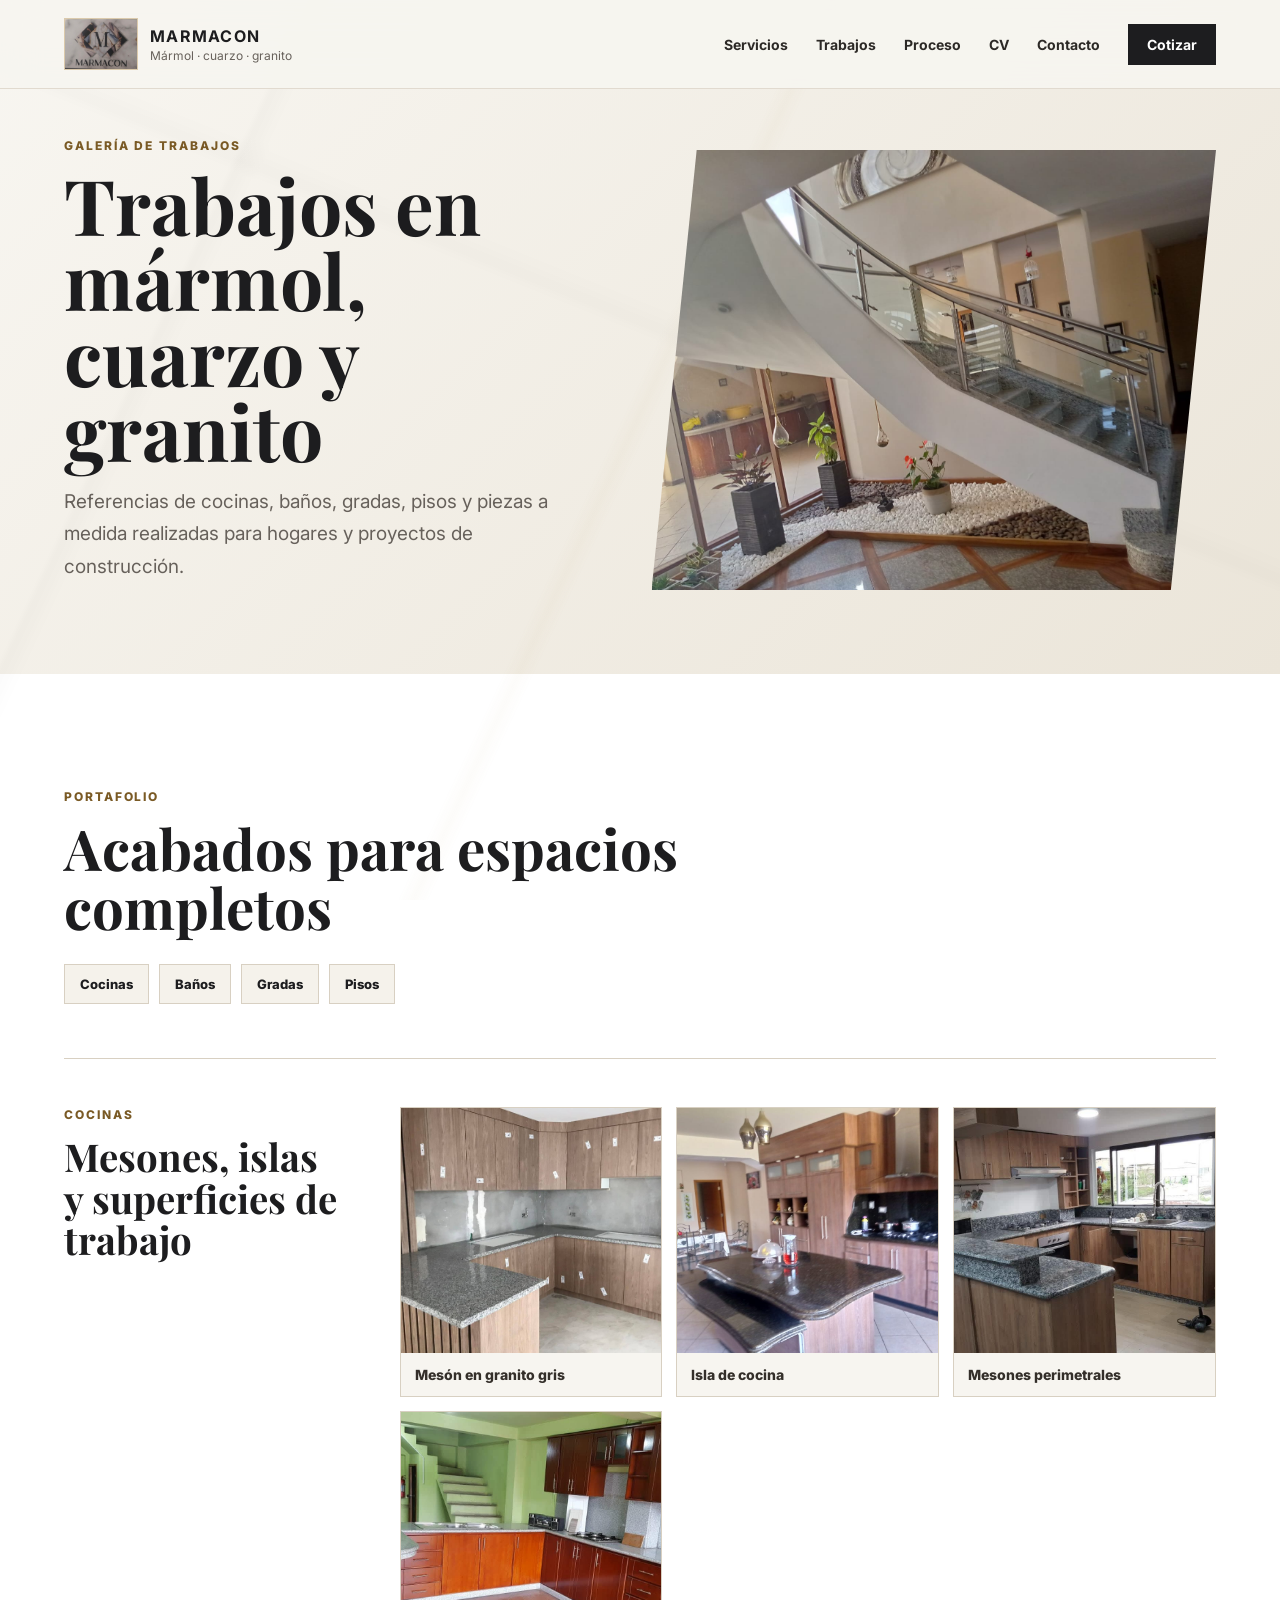
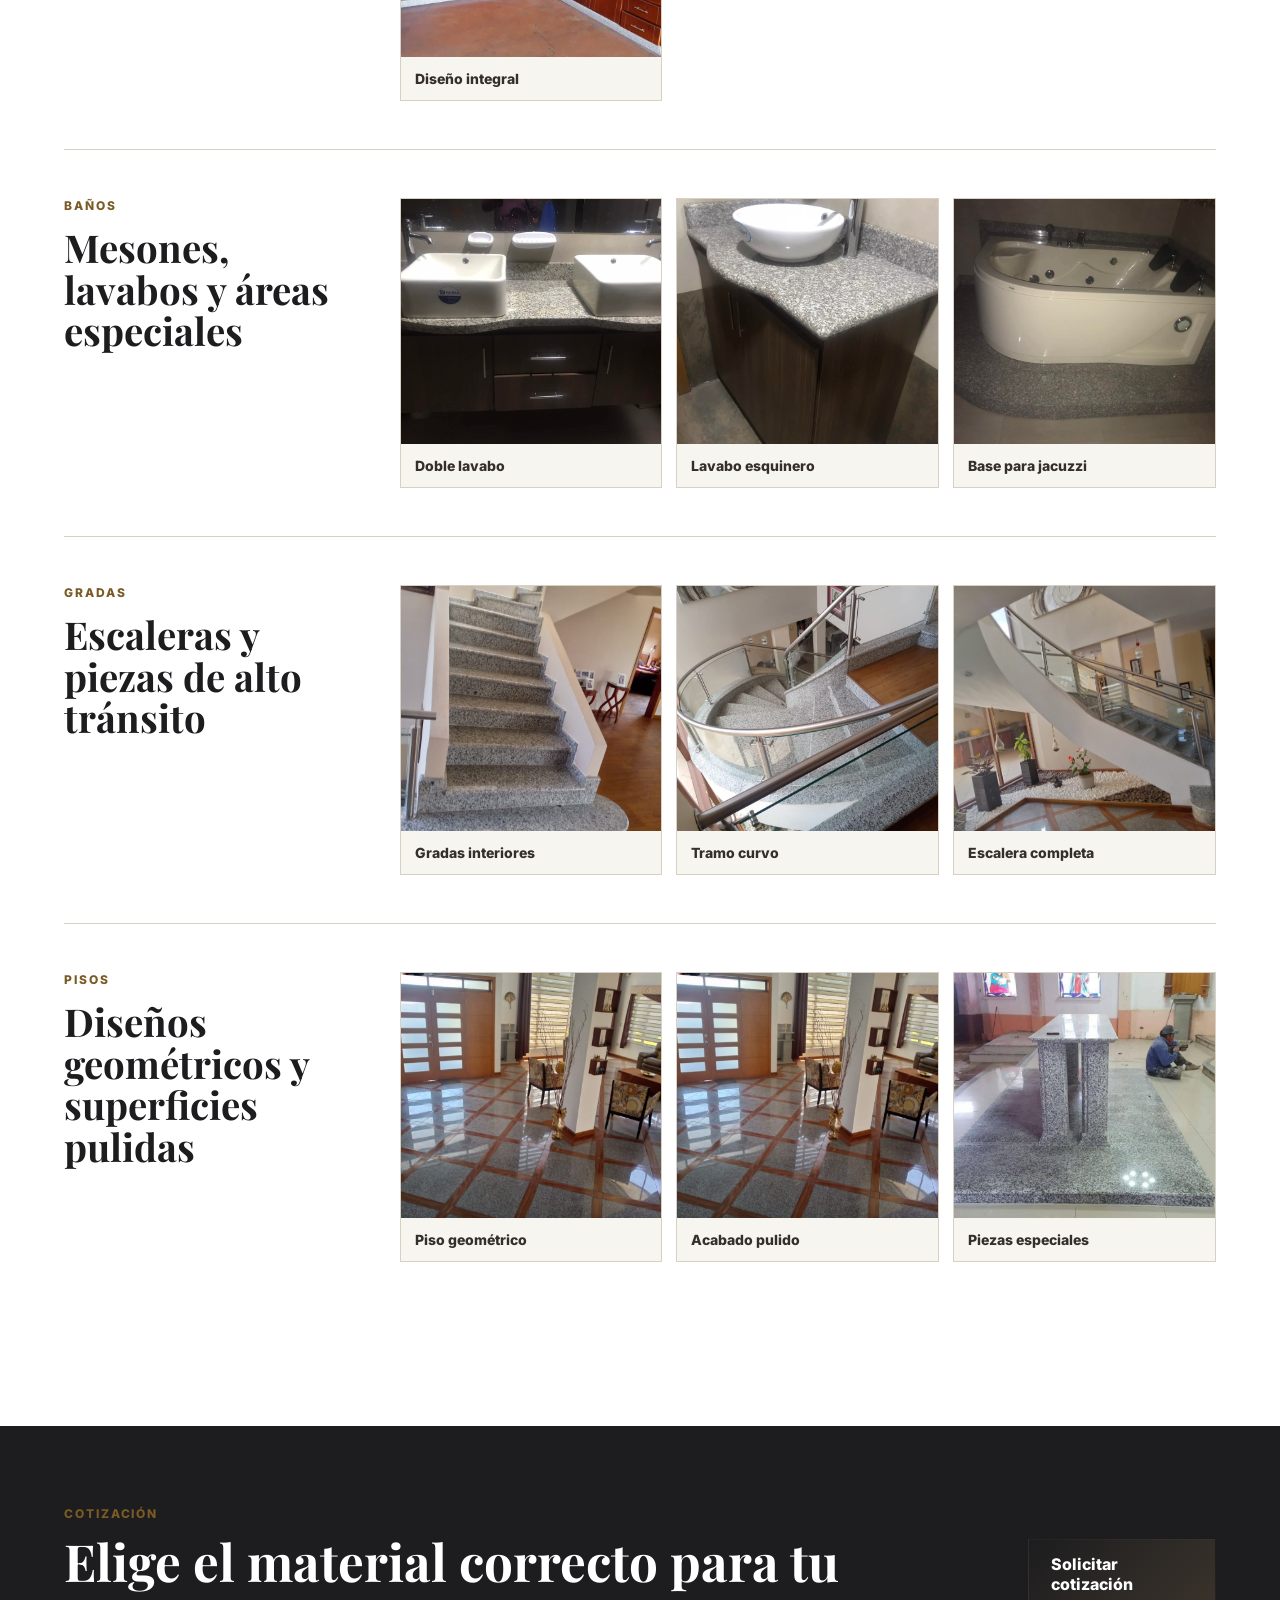
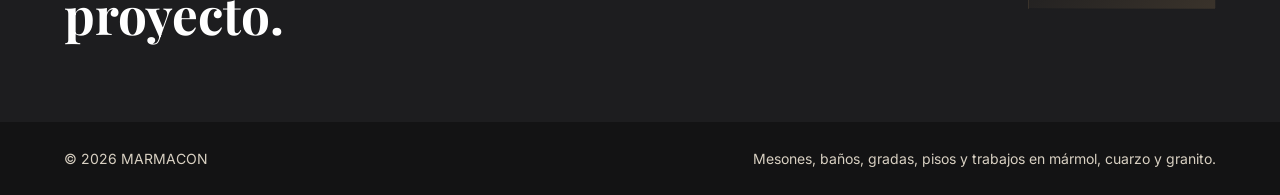
==== trabajos.html @ e40b33c2 "Publicar sitio Marmacon" ====
<!DOCTYPE html>
<html lang="es">
  <head>
    <meta charset="UTF-8" />
    <meta name="viewport" content="width=device-width, initial-scale=1.0" />
    <meta
      name="description"
      content="Galería de trabajos MARMACON en mármol, cuarzo y granito: cocinas, baños, gradas, pisos y mesones."
    />
    <title>Trabajos | MARMACON</title>
    <link rel="preconnect" href="https://fonts.googleapis.com" />
    <link rel="preconnect" href="https://fonts.gstatic.com" crossorigin />
    <link
      href="https://fonts.googleapis.com/css2?family=Inter:wght@400;500;600;700;800&family=Playfair+Display:wght@600;700&display=swap"
      rel="stylesheet"
    />
    <link rel="stylesheet" href="styles.css" />
  </head>
  <body>
    <header class="site-header" data-header>
      <a class="brand" href="index.html#inicio" aria-label="Ir al inicio">
        <img class="brand-logo" src="assets/logo-marmacon.png" alt="MARMACON" />
        <span>
          <strong>MARMACON</strong>
          <small>Mármol · cuarzo · granito</small>
        </span>
      </a>

      <button class="menu-button" type="button" aria-label="Abrir menú" data-menu-button>
        <span></span>
        <span></span>
        <span></span>
      </button>

      <nav class="main-nav" data-nav aria-label="Navegación principal">
        <a href="index.html#servicios">Servicios</a>
        <a href="trabajos.html">Trabajos</a>
        <a href="index.html#proceso">Proceso</a>
        <a href="index.html#talento">CV</a>
        <a href="index.html#contacto">Contacto</a>
        <a class="nav-cta" href="https://wa.me/593999035346" target="_blank" rel="noreferrer">
          Cotizar
        </a>
      </nav>
    </header>

    <main>
      <section class="page-hero">
        <div>
          <p class="eyebrow">Galería de trabajos</p>
          <h1>Trabajos en mármol, cuarzo y granito</h1>
          <p>
            Referencias de cocinas, baños, gradas, pisos y piezas a medida realizadas
            para hogares y proyectos de construcción.
          </p>
        </div>
        <img src="assets/escalera-curva-granito.jpeg" alt="Escalera curva con acabado en granito" />
      </section>

      <section class="portfolio-section" aria-labelledby="portfolio-title">
        <div class="section-heading">
          <p class="eyebrow">Portafolio</p>
          <h2 id="portfolio-title">Acabados para espacios completos</h2>
        </div>

        <div class="portfolio-filters" aria-label="Categorías de trabajo">
          <a href="#cocinas">Cocinas</a>
          <a href="#banos">Baños</a>
          <a href="#gradas">Gradas</a>
          <a href="#pisos">Pisos</a>
        </div>

        <div class="portfolio-group" id="cocinas">
          <div>
            <p class="eyebrow">Cocinas</p>
            <h3>Mesones, islas y superficies de trabajo</h3>
          </div>
          <div class="portfolio-grid">
            <figure>
              <img src="assets/cocina-madera-gris.jpeg" alt="Cocina en madera con mesón gris" />
              <figcaption>Mesón en granito gris</figcaption>
            </figure>
            <figure>
              <img src="assets/cocina-isla-negra.jpeg" alt="Cocina con isla negra y muebles de madera" />
              <figcaption>Isla de cocina</figcaption>
            </figure>
            <figure>
              <img src="assets/cocina-mesones-gris.jpeg" alt="Cocina con mesones grises" />
              <figcaption>Mesones perimetrales</figcaption>
            </figure>
            <figure>
              <img src="assets/cocina-roja-amplia.jpeg" alt="Cocina amplia con mesones" />
              <figcaption>Diseño integral</figcaption>
            </figure>
          </div>
        </div>

        <div class="portfolio-group" id="banos">
          <div>
            <p class="eyebrow">Baños</p>
            <h3>Mesones, lavabos y áreas especiales</h3>
          </div>
          <div class="portfolio-grid">
            <figure>
              <img src="assets/bano-doble-lavabo.jpeg" alt="Baño con doble lavabo y mesón de granito" />
              <figcaption>Doble lavabo</figcaption>
            </figure>
            <figure>
              <img src="assets/lavabo-esquinero.jpeg" alt="Lavabo esquinero con mesón de piedra" />
              <figcaption>Lavabo esquinero</figcaption>
            </figure>
            <figure>
              <img src="assets/bano-jacuzzi-marmol.jpeg" alt="Jacuzzi con base de piedra" />
              <figcaption>Base para jacuzzi</figcaption>
            </figure>
          </div>
        </div>

        <div class="portfolio-group" id="gradas">
          <div>
            <p class="eyebrow">Gradas</p>
            <h3>Escaleras y piezas de alto tránsito</h3>
          </div>
          <div class="portfolio-grid">
            <figure>
              <img src="assets/gradas-granito-interior.jpeg" alt="Gradas interiores con acabado de granito" />
              <figcaption>Gradas interiores</figcaption>
            </figure>
            <figure>
              <img src="assets/gradas-curvas-granito.jpeg" alt="Gradas curvas con barandal" />
              <figcaption>Tramo curvo</figcaption>
            </figure>
            <figure>
              <img src="assets/escalera-curva-granito.jpeg" alt="Escalera curva con base de granito" />
              <figcaption>Escalera completa</figcaption>
            </figure>
          </div>
        </div>

        <div class="portfolio-group" id="pisos">
          <div>
            <p class="eyebrow">Pisos</p>
            <h3>Diseños geométricos y superficies pulidas</h3>
          </div>
          <div class="portfolio-grid">
            <figure>
              <img src="assets/piso-granito-salon.jpeg" alt="Piso interior con diseño geométrico" />
              <figcaption>Piso geométrico</figcaption>
            </figure>
            <figure>
              <img src="assets/piso-granito-salon-2.jpeg" alt="Piso brillante en granito" />
              <figcaption>Acabado pulido</figcaption>
            </figure>
            <figure>
              <img src="assets/meson-isla-gris.jpeg" alt="Instalación con pieza central de granito" />
              <figcaption>Piezas especiales</figcaption>
            </figure>
          </div>
        </div>
      </section>

      <section class="cta-band">
        <div>
          <p class="eyebrow">Cotización</p>
          <h2>Elige el material correcto para tu proyecto.</h2>
        </div>
        <a class="button button-primary" href="https://wa.me/593999035346" target="_blank" rel="noreferrer">
          Solicitar cotización
        </a>
      </section>
    </main>

    <footer class="site-footer">
      <span>© <span data-year></span> MARMACON</span>
      <span>Mesones, baños, gradas, pisos y trabajos en mármol, cuarzo y granito.</span>
    </footer>

    <script src="script.js"></script>
  </body>
</html>
---- styles.css ----
:root {
  --ink: #1d1d1f;
  --muted: #67615b;
  --paper: #f7f5f0;
  --stone: #ebe7df;
  --line: #d8d0c2;
  --gold: #b08a48;
  --gold-dark: #7a5a25;
  --white: #ffffff;
  --shadow: 0 22px 55px rgba(29, 29, 31, 0.16);
}

* {
  box-sizing: border-box;
}

html {
  scroll-behavior: smooth;
}

body {
  margin: 0;
  color: var(--ink);
  font-family: "Inter", Arial, sans-serif;
  background:
    linear-gradient(135deg, rgba(255, 255, 255, 0.92), rgba(247, 245, 240, 0.95)),
    radial-gradient(circle at 18% 15%, rgba(176, 138, 72, 0.12), transparent 34%),
    var(--paper);
}

body::before {
  content: "";
  position: fixed;
  inset: 0;
  pointer-events: none;
  opacity: 0.38;
  background-image:
    linear-gradient(115deg, transparent 0 18%, rgba(29, 29, 31, 0.05) 18.5%, transparent 20% 48%, rgba(176, 138, 72, 0.08) 49%, transparent 50%),
    linear-gradient(22deg, transparent 0 58%, rgba(29, 29, 31, 0.04) 59%, transparent 61%);
}

a {
  color: inherit;
  text-decoration: none;
}

img {
  display: block;
  max-width: 100%;
}

.site-header {
  position: fixed;
  z-index: 20;
  top: 0;
  left: 0;
  right: 0;
  display: flex;
  align-items: center;
  justify-content: space-between;
  gap: 24px;
  padding: 18px clamp(20px, 5vw, 72px);
  background: rgba(247, 245, 240, 0.9);
  border-bottom: 1px solid rgba(216, 208, 194, 0.72);
  backdrop-filter: blur(18px);
}

.brand {
  display: inline-flex;
  align-items: center;
  gap: 12px;
  min-width: 0;
}

.brand-logo {
  width: 74px;
  height: 52px;
  object-fit: cover;
  object-position: center 46%;
  background: var(--white);
  border: 1px solid rgba(176, 138, 72, 0.45);
}

.brand strong,
.brand small {
  display: block;
}

.brand strong {
  letter-spacing: 0.08em;
}

.brand small {
  margin-top: 2px;
  color: var(--muted);
  font-size: 12px;
}

.main-nav {
  display: flex;
  align-items: center;
  gap: 28px;
  color: #2c2926;
  font-size: 14px;
  font-weight: 700;
}

.main-nav a {
  transition: color 180ms ease, border-color 180ms ease, background 180ms ease;
}

.main-nav a:hover {
  color: var(--gold-dark);
}

.nav-cta {
  padding: 11px 18px;
  color: var(--white);
  background: var(--ink);
  border: 1px solid var(--ink);
}

.menu-button {
  display: none;
  width: 44px;
  height: 44px;
  padding: 10px;
  background: var(--ink);
  border: 0;
}

.menu-button span {
  display: block;
  height: 2px;
  margin: 5px 0;
  background: var(--white);
}

.hero {
  position: relative;
  min-height: 92vh;
  display: grid;
  grid-template-columns: minmax(0, 1.05fr) minmax(320px, 0.95fr);
  align-items: center;
  gap: clamp(32px, 6vw, 86px);
  padding: 134px clamp(20px, 5vw, 72px) 72px;
  overflow: hidden;
}

.hero::after {
  content: "";
  position: absolute;
  right: -7vw;
  bottom: -12vw;
  width: 42vw;
  aspect-ratio: 1;
  border: 1px solid rgba(176, 138, 72, 0.45);
  transform: rotate(45deg);
}

.hero-content,
.hero-card,
.hero-media {
  position: relative;
  z-index: 1;
}

.hero-media {
  grid-column: 2;
  order: 2;
  min-height: 520px;
  clip-path: polygon(14% 0, 100% 0, 86% 100%, 0 100%);
  background: var(--stone);
  box-shadow: var(--shadow);
}

.hero-media img {
  width: 100%;
  height: 100%;
  min-height: 520px;
  object-fit: cover;
  filter: saturate(0.82) contrast(1.02);
}

.hero-content {
  grid-column: 1;
  grid-row: 1;
  max-width: 760px;
}

.eyebrow {
  margin: 0 0 14px;
  color: var(--gold-dark);
  font-size: 12px;
  font-weight: 800;
  letter-spacing: 0.16em;
  text-transform: uppercase;
}

h1,
h2,
h3,
p {
  margin-top: 0;
}

h1,
h2 {
  font-family: "Playfair Display", Georgia, serif;
}

h1 {
  margin-bottom: 18px;
  font-size: clamp(58px, 9vw, 118px);
  line-height: 0.9;
}

h2 {
  margin-bottom: 18px;
  font-size: clamp(34px, 4.4vw, 58px);
  line-height: 1.05;
}

h3 {
  margin-bottom: 10px;
  font-size: 22px;
}

.hero-copy {
  max-width: 620px;
  color: #49443f;
  font-size: clamp(18px, 2vw, 23px);
  line-height: 1.55;
}

.hero-actions {
  display: flex;
  flex-wrap: wrap;
  gap: 14px;
  margin-top: 32px;
}

.button {
  display: inline-flex;
  align-items: center;
  justify-content: center;
  min-height: 50px;
  padding: 14px 22px;
  font-weight: 800;
  border: 1px solid transparent;
}

.button-primary {
  color: var(--white);
  background: linear-gradient(135deg, var(--ink), #3a332b);
}

.button-secondary {
  color: var(--ink);
  background: rgba(255, 255, 255, 0.64);
  border-color: var(--line);
}

.hero-card {
  display: grid;
  gap: 6px;
  margin-top: 24px;
  width: min(340px, calc(100% - 40px));
  padding: 22px;
  color: var(--white);
  background: rgba(29, 29, 31, 0.92);
  border-left: 5px solid var(--gold);
  box-shadow: var(--shadow);
}

.hero-card span {
  color: #d7c5a4;
  font-size: 13px;
  font-weight: 800;
  text-transform: uppercase;
}

.hero-card strong,
.hero-card a {
  font-size: 18px;
}

.intro-section,
.services,
.projects-section,
.work-section,
.contact-section {
  padding: clamp(70px, 9vw, 120px) clamp(20px, 5vw, 72px);
}

.intro-section {
  display: grid;
  grid-template-columns: minmax(0, 1fr) minmax(280px, 520px);
  gap: clamp(28px, 6vw, 92px);
  background: var(--ink);
  color: var(--white);
}

.intro-section p:not(.eyebrow) {
  color: #e4dfd5;
  font-size: 18px;
  line-height: 1.8;
}

.section-heading {
  max-width: 760px;
}

.services {
  background: var(--paper);
}

.service-grid {
  display: grid;
  grid-template-columns: repeat(3, minmax(0, 1fr));
  gap: 18px;
  margin-top: 34px;
}

.service-grid article {
  min-height: 260px;
  padding: 30px;
  background: rgba(255, 255, 255, 0.74);
  border: 1px solid var(--line);
}

.service-grid span {
  display: block;
  margin-bottom: 72px;
  color: var(--gold-dark);
  font-weight: 800;
}

.service-grid p,
.work-content p,
.contact-section p {
  color: var(--muted);
  line-height: 1.7;
}

.projects-section {
  background: #ffffff;
}

.project-grid {
  display: grid;
  grid-template-columns: repeat(4, minmax(0, 1fr));
  grid-auto-rows: 260px;
  gap: 16px;
  margin-top: 34px;
}

.project-grid figure {
  position: relative;
  min-width: 0;
  margin: 0;
  overflow: hidden;
  background: var(--stone);
  border: 1px solid var(--line);
}

.project-grid img {
  width: 100%;
  height: 100%;
  object-fit: cover;
  filter: saturate(0.9) contrast(1.03);
  transition: transform 260ms ease;
}

.project-grid figure:hover img {
  transform: scale(1.035);
}

.project-grid figcaption {
  position: absolute;
  left: 14px;
  bottom: 14px;
  max-width: calc(100% - 28px);
  padding: 9px 12px;
  color: var(--white);
  background: rgba(29, 29, 31, 0.82);
  border-left: 3px solid var(--gold);
  font-size: 13px;
  font-weight: 800;
}

.project-feature {
  grid-column: span 2;
  grid-row: span 2;
}

.section-link {
  display: inline-flex;
  margin-top: 26px;
  color: var(--gold-dark);
  font-weight: 800;
  border-bottom: 2px solid var(--gold);
}

.work-section {
  display: grid;
  grid-template-columns: minmax(280px, 0.9fr) minmax(0, 1.1fr);
  gap: clamp(34px, 6vw, 92px);
  align-items: center;
  background: #ffffff;
}

.work-image {
  border: 1px solid var(--line);
  box-shadow: var(--shadow);
}

.work-image img {
  width: 100%;
  aspect-ratio: 1.24;
  object-fit: cover;
}

.steps {
  display: grid;
  gap: 18px;
  margin-top: 30px;
}

.steps div {
  padding: 0 0 18px 24px;
  border-left: 3px solid var(--gold);
}

.steps strong {
  display: block;
  margin-bottom: 6px;
  font-size: 18px;
}

.talent-section {
  display: grid;
  grid-template-columns: minmax(0, 0.9fr) minmax(320px, 1.1fr);
  gap: clamp(34px, 6vw, 92px);
  align-items: start;
  padding: clamp(70px, 9vw, 120px) clamp(20px, 5vw, 72px);
  background: #ffffff;
}

.talent-section .section-heading p:not(.eyebrow) {
  color: var(--muted);
  font-size: 18px;
  line-height: 1.7;
}

.cv-form {
  display: grid;
  grid-template-columns: repeat(2, minmax(0, 1fr));
  gap: 16px;
  padding: 28px;
  background: #f5f2eb;
  border: 1px solid var(--line);
  box-shadow: 0 18px 42px rgba(29, 29, 31, 0.08);
}

.cv-form label {
  display: grid;
  gap: 8px;
  color: #342f2a;
  font-size: 13px;
  font-weight: 800;
  text-transform: uppercase;
}

.cv-form input,
.cv-form select,
.cv-form textarea {
  width: 100%;
  min-height: 48px;
  padding: 12px 14px;
  color: var(--ink);
  font: inherit;
  font-weight: 500;
  background: var(--white);
  border: 1px solid #cfc6b9;
  outline: none;
}

.cv-form textarea {
  resize: vertical;
}

.cv-form input:focus,
.cv-form select:focus,
.cv-form textarea:focus {
  border-color: var(--gold);
  box-shadow: 0 0 0 3px rgba(176, 138, 72, 0.16);
}

.form-wide {
  grid-column: 1 / -1;
}

.form-note {
  min-height: 22px;
  margin: 0;
  color: var(--muted);
  font-size: 14px;
  line-height: 1.5;
}

.contact-section {
  display: grid;
  grid-template-columns: minmax(0, 1fr) minmax(300px, 440px);
  gap: clamp(34px, 6vw, 92px);
  align-items: start;
  background: linear-gradient(135deg, #f7f5f0, #e9e3d7);
}

.contact-panel {
  display: grid;
  gap: 14px;
  padding: 28px;
  background: var(--ink);
  color: var(--white);
  box-shadow: var(--shadow);
}

.contact-panel a,
.contact-panel div {
  display: grid;
  gap: 5px;
  padding-bottom: 14px;
  border-bottom: 1px solid rgba(255, 255, 255, 0.14);
}

.contact-panel span {
  color: #d7c5a4;
  font-size: 12px;
  font-weight: 800;
  letter-spacing: 0.12em;
  text-transform: uppercase;
}

.contact-panel strong {
  font-size: 18px;
  line-height: 1.35;
}

.contact-panel .button {
  margin-top: 8px;
  border: 0;
  background: var(--gold);
  color: var(--ink);
}

.site-footer {
  display: flex;
  justify-content: space-between;
  gap: 18px;
  padding: 28px clamp(20px, 5vw, 72px);
  color: #d8d0c2;
  background: #131314;
  font-size: 14px;
}

.page-hero {
  display: grid;
  grid-template-columns: minmax(0, 0.95fr) minmax(320px, 1.05fr);
  gap: clamp(32px, 6vw, 86px);
  align-items: center;
  padding: 138px clamp(20px, 5vw, 72px) 72px;
  background: linear-gradient(135deg, #f8f6f1, #ebe5d9);
}

.page-hero h1 {
  max-width: 760px;
  font-size: clamp(46px, 6vw, 82px);
  line-height: 0.98;
}

.page-hero p:not(.eyebrow) {
  max-width: 640px;
  color: var(--muted);
  font-size: 19px;
  line-height: 1.7;
}

.page-hero img {
  width: 100%;
  min-height: 440px;
  object-fit: cover;
  box-shadow: var(--shadow);
  clip-path: polygon(8% 0, 100% 0, 92% 100%, 0 100%);
}

.portfolio-section {
  padding: clamp(70px, 9vw, 120px) clamp(20px, 5vw, 72px);
  background: #ffffff;
}

.portfolio-filters {
  display: flex;
  flex-wrap: wrap;
  gap: 10px;
  margin: 28px 0 54px;
}

.portfolio-filters a {
  padding: 11px 15px;
  color: var(--ink);
  font-size: 13px;
  font-weight: 800;
  background: #f5f2eb;
  border: 1px solid var(--line);
}

.portfolio-group {
  display: grid;
  grid-template-columns: minmax(220px, 0.34fr) minmax(0, 1fr);
  gap: clamp(24px, 5vw, 58px);
  padding: 48px 0;
  border-top: 1px solid var(--line);
}

.portfolio-group h3 {
  font-family: "Playfair Display", Georgia, serif;
  font-size: clamp(28px, 3vw, 42px);
  line-height: 1.08;
}

.portfolio-grid {
  display: grid;
  grid-template-columns: repeat(3, minmax(0, 1fr));
  gap: 14px;
}

.portfolio-grid figure {
  margin: 0;
  overflow: hidden;
  background: var(--stone);
  border: 1px solid var(--line);
}

.portfolio-grid img {
  width: 100%;
  height: 245px;
  object-fit: cover;
}

.portfolio-grid figcaption {
  padding: 13px 14px;
  color: #342f2a;
  font-size: 14px;
  font-weight: 800;
  background: #f7f5f0;
}

.cta-band {
  display: flex;
  align-items: center;
  justify-content: space-between;
  gap: 24px;
  padding: clamp(44px, 7vw, 80px) clamp(20px, 5vw, 72px);
  color: var(--white);
  background: var(--ink);
}

.cta-band h2 {
  margin: 0;
  font-size: clamp(32px, 4vw, 52px);
}

@media (max-width: 980px) {
  .menu-button {
    display: block;
  }

  .main-nav {
    position: fixed;
    top: 83px;
    left: 16px;
    right: 16px;
    display: none;
    flex-direction: column;
    align-items: stretch;
    gap: 0;
    padding: 10px;
    background: var(--white);
    border: 1px solid var(--line);
    box-shadow: var(--shadow);
  }

  .main-nav.is-open {
    display: flex;
  }

  .main-nav a {
    padding: 15px;
  }

  .nav-cta {
    text-align: center;
  }

  .hero,
  .intro-section,
  .work-section,
  .contact-section {
    grid-template-columns: 1fr;
  }

  .hero {
    min-height: auto;
  }

  .hero-media {
    grid-column: auto;
    order: 0;
    min-height: 380px;
  }

  .hero-content {
    grid-column: auto;
    grid-row: auto;
  }

  .hero-media img {
    min-height: 380px;
  }

  .service-grid {
    grid-template-columns: repeat(2, minmax(0, 1fr));
  }

  .project-grid {
    grid-template-columns: repeat(2, minmax(0, 1fr));
    grid-auto-rows: 230px;
  }

  .talent-section,
  .page-hero,
  .portfolio-group {
    grid-template-columns: 1fr;
  }

  .page-hero img {
    min-height: 340px;
  }

  .portfolio-grid {
    grid-template-columns: repeat(2, minmax(0, 1fr));
  }

  .cta-band {
    align-items: flex-start;
    flex-direction: column;
  }
}

@media (max-width: 640px) {
  .site-header {
    padding: 14px 16px;
  }

  .brand strong {
    font-size: 14px;
  }

  .brand small {
    display: none;
  }

  .brand-logo {
    width: 58px;
    height: 42px;
  }

  .hero {
    padding: 112px 16px 224px;
  }

  .hero-media {
    clip-path: none;
    min-height: 300px;
  }

  .hero-media img {
    min-height: 300px;
  }

  .service-grid {
    grid-template-columns: 1fr;
  }

  .cv-form,
  .portfolio-grid {
    grid-template-columns: 1fr;
  }

  .project-grid {
    grid-template-columns: 1fr;
    grid-auto-rows: 240px;
  }

  .project-feature {
    grid-column: auto;
    grid-row: auto;
  }

  .service-grid article {
    min-height: 220px;
  }

  .service-grid span {
    margin-bottom: 44px;
  }

  .site-footer {
    flex-direction: column;
  }
}
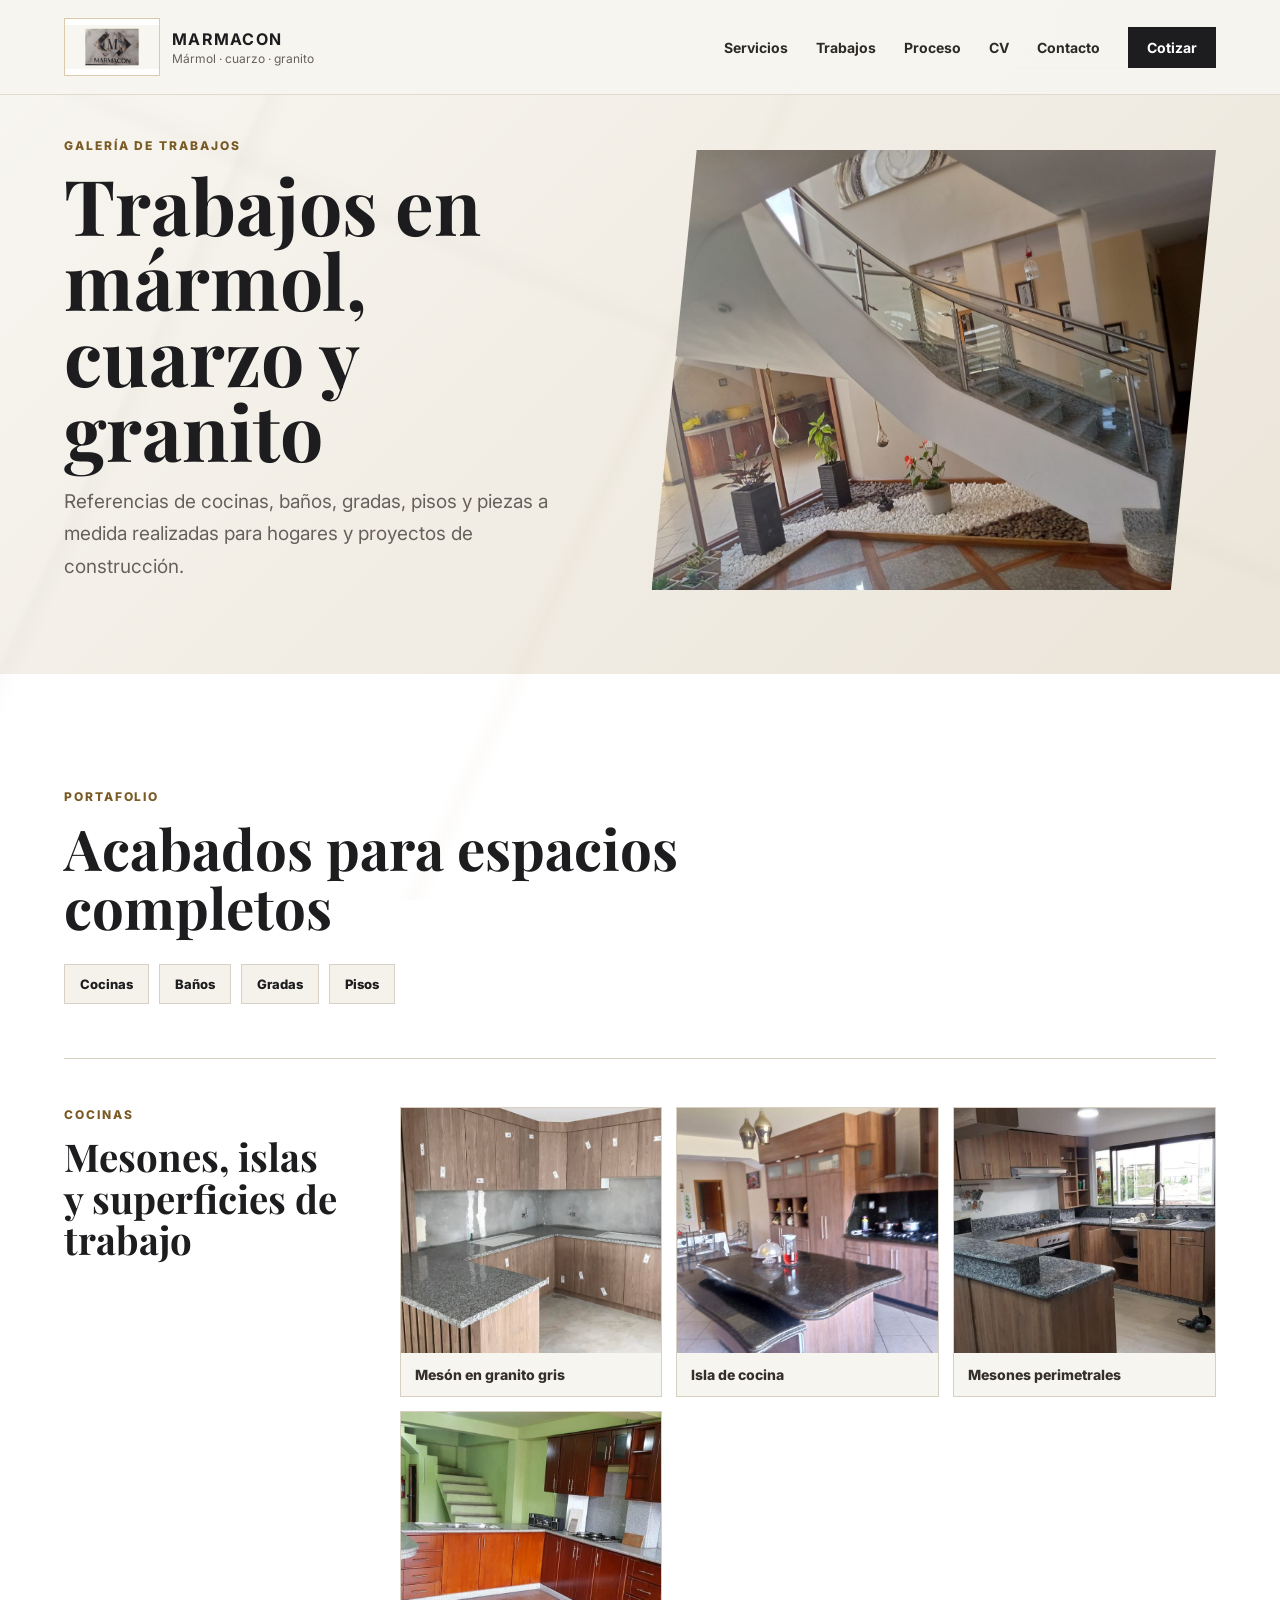
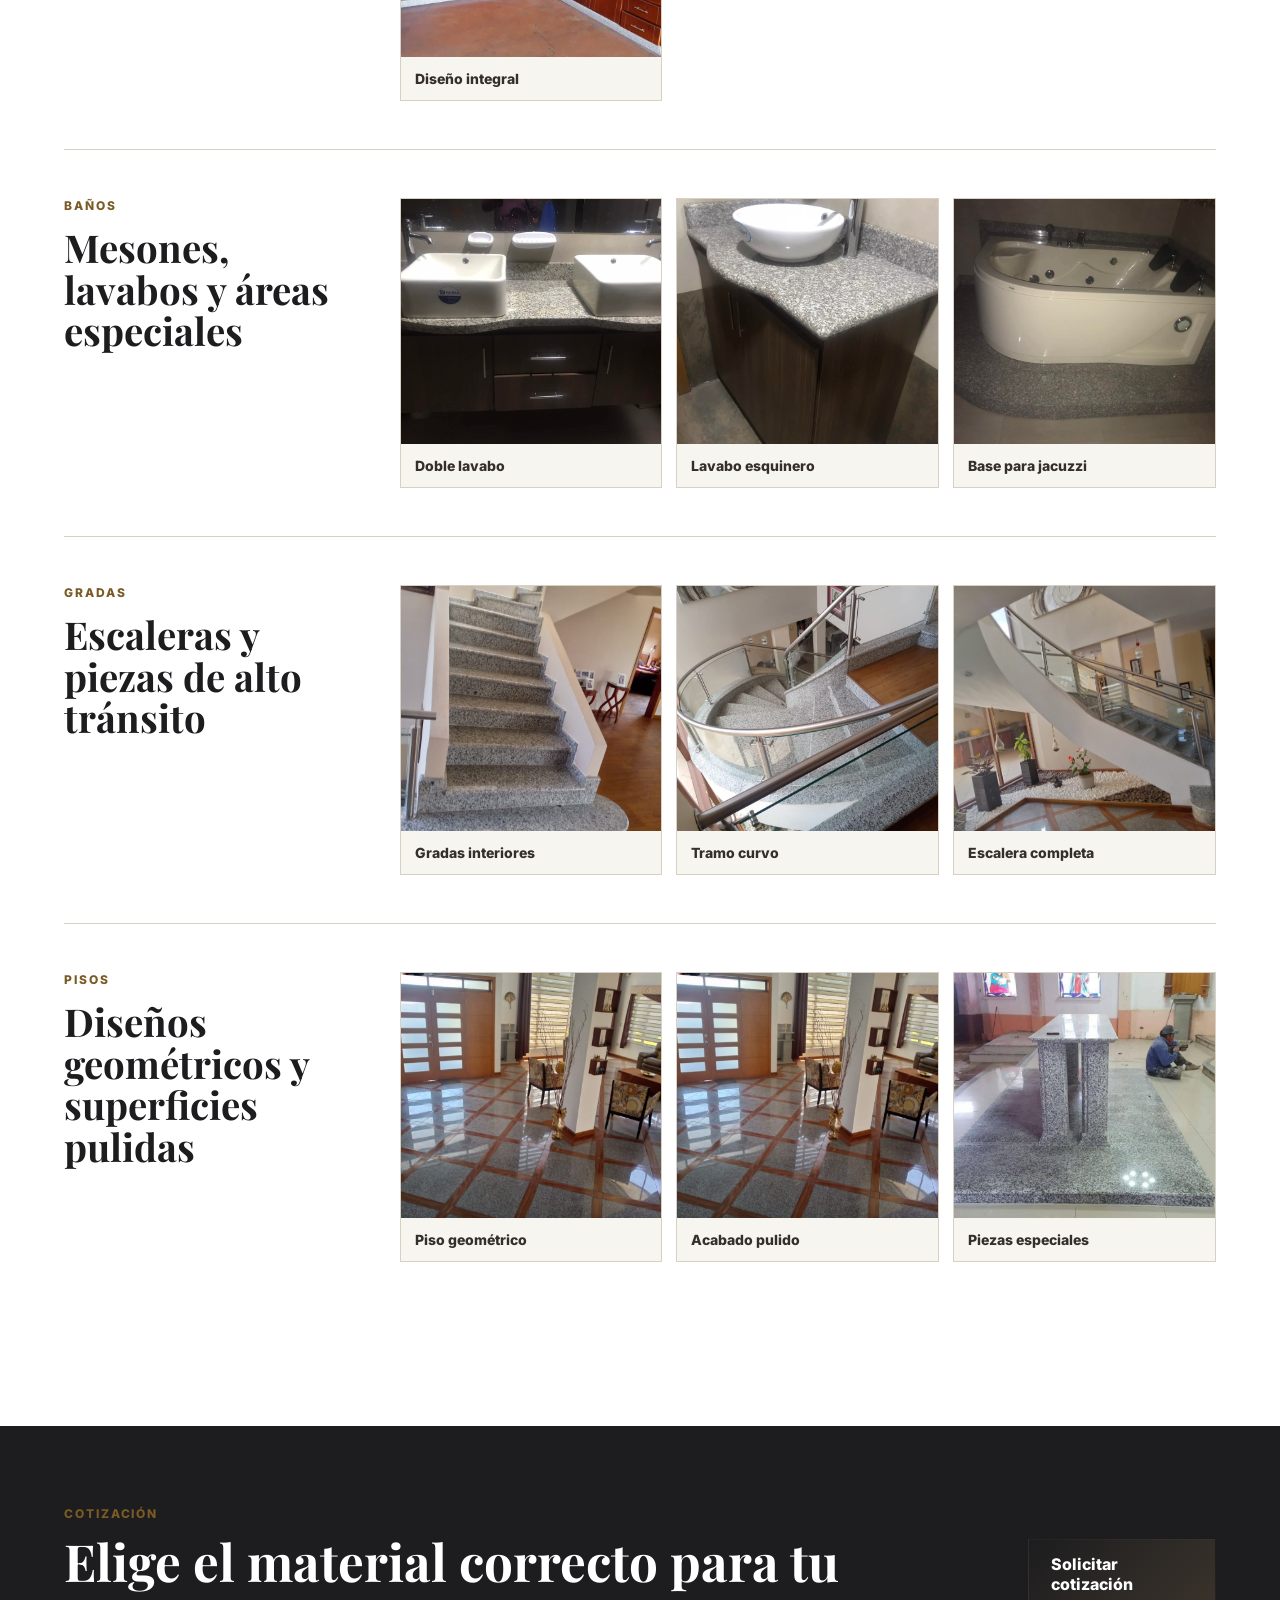
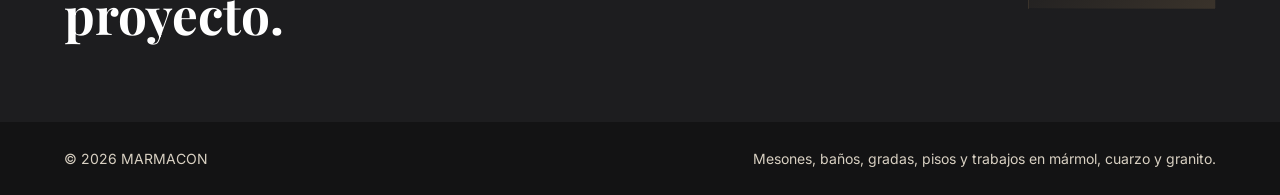
==== commit 384ed9d2: "Mejorar logo e imagen principal" ====
--- a/trabajos.html
+++ b/trabajos.html
@@ -19,7 +19,7 @@
   <body>
     <header class="site-header" data-header>
       <a class="brand" href="index.html#inicio" aria-label="Ir al inicio">
-        <img class="brand-logo" src="assets/logo-marmacon.png" alt="MARMACON" />
+        <img class="brand-logo" src="assets/logo-marmacon-clean.png" alt="MARMACON" />
         <span>
           <strong>MARMACON</strong>
           <small>Mármol · cuarzo · granito</small>
--- a/styles.css
+++ b/styles.css
@@ -73,10 +73,9 @@
 }
 
 .brand-logo {
-  width: 74px;
-  height: 52px;
-  object-fit: cover;
-  object-position: center 46%;
+  width: 96px;
+  height: 58px;
+  object-fit: contain;
   background: var(--white);
   border: 1px solid rgba(176, 138, 72, 0.45);
 }
@@ -772,8 +771,8 @@
   }
 
   .brand-logo {
-    width: 58px;
-    height: 42px;
+    width: 74px;
+    height: 46px;
   }
 
   .hero {
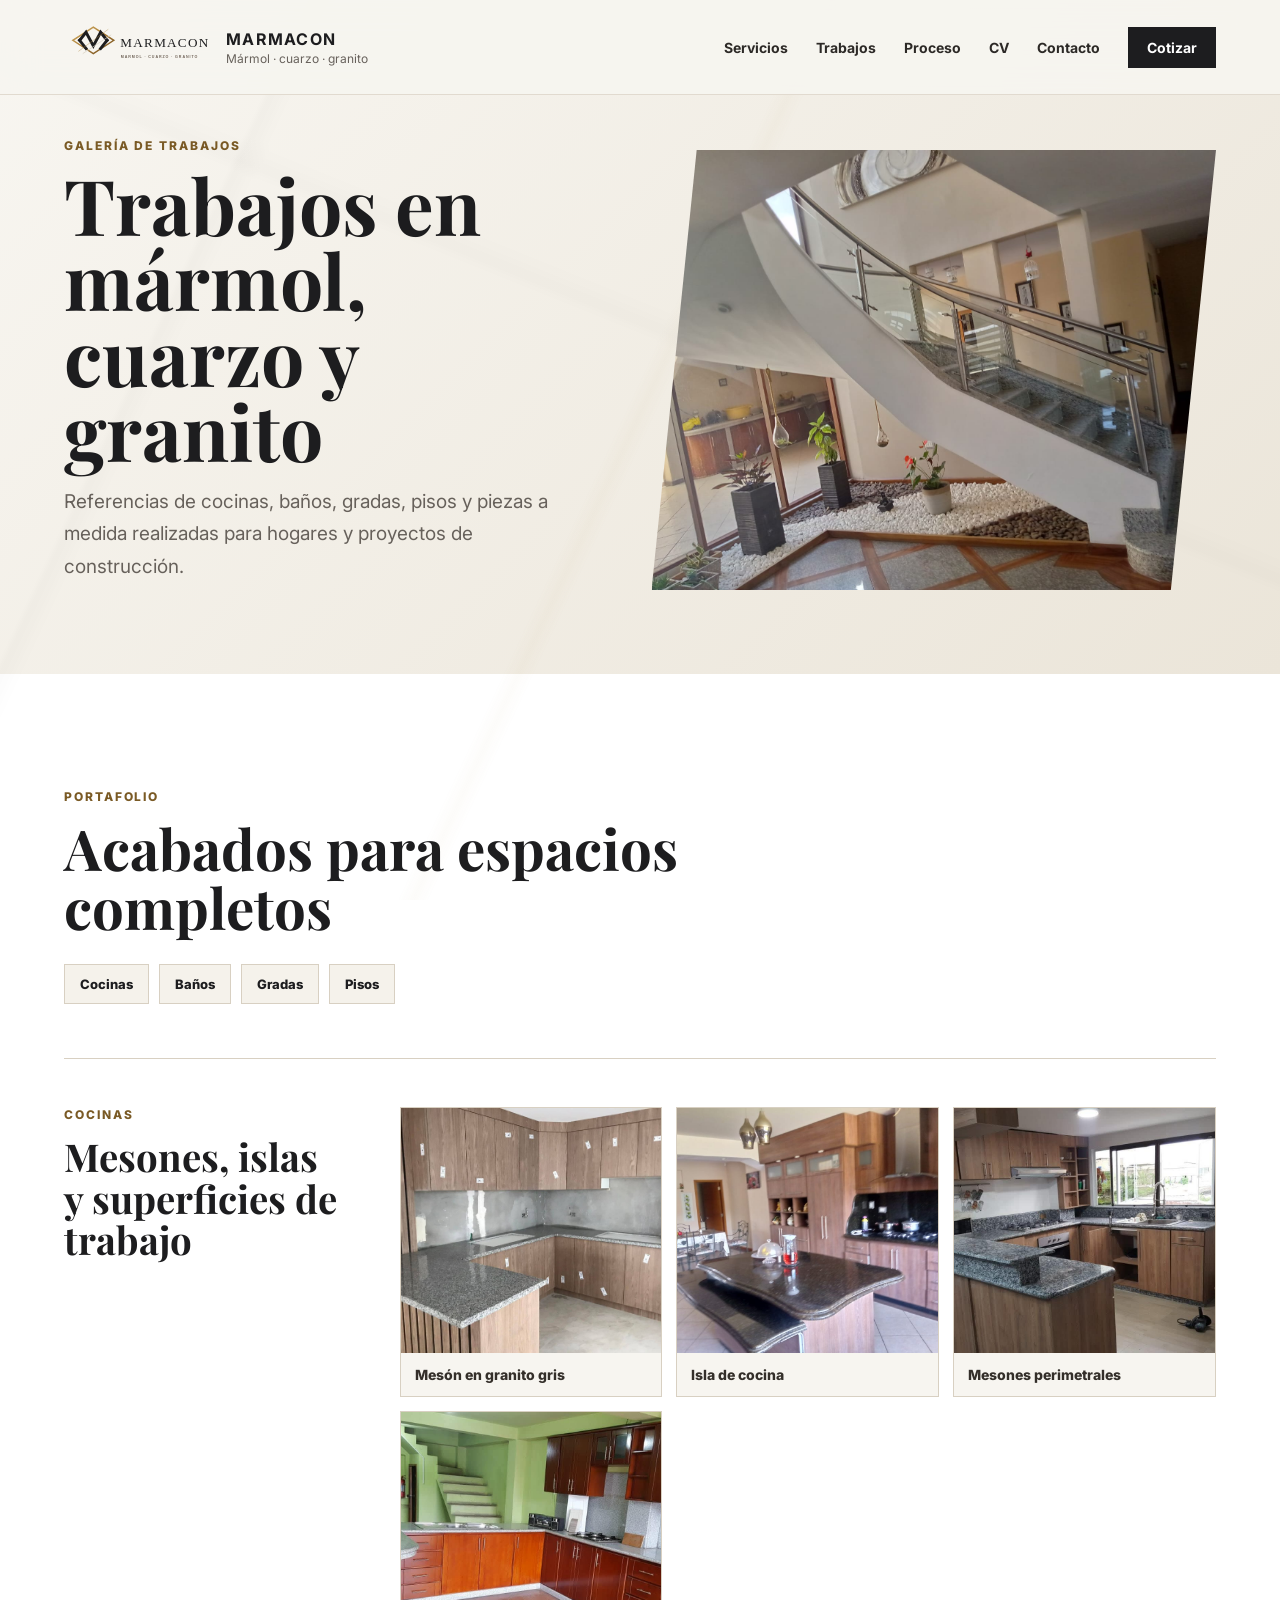
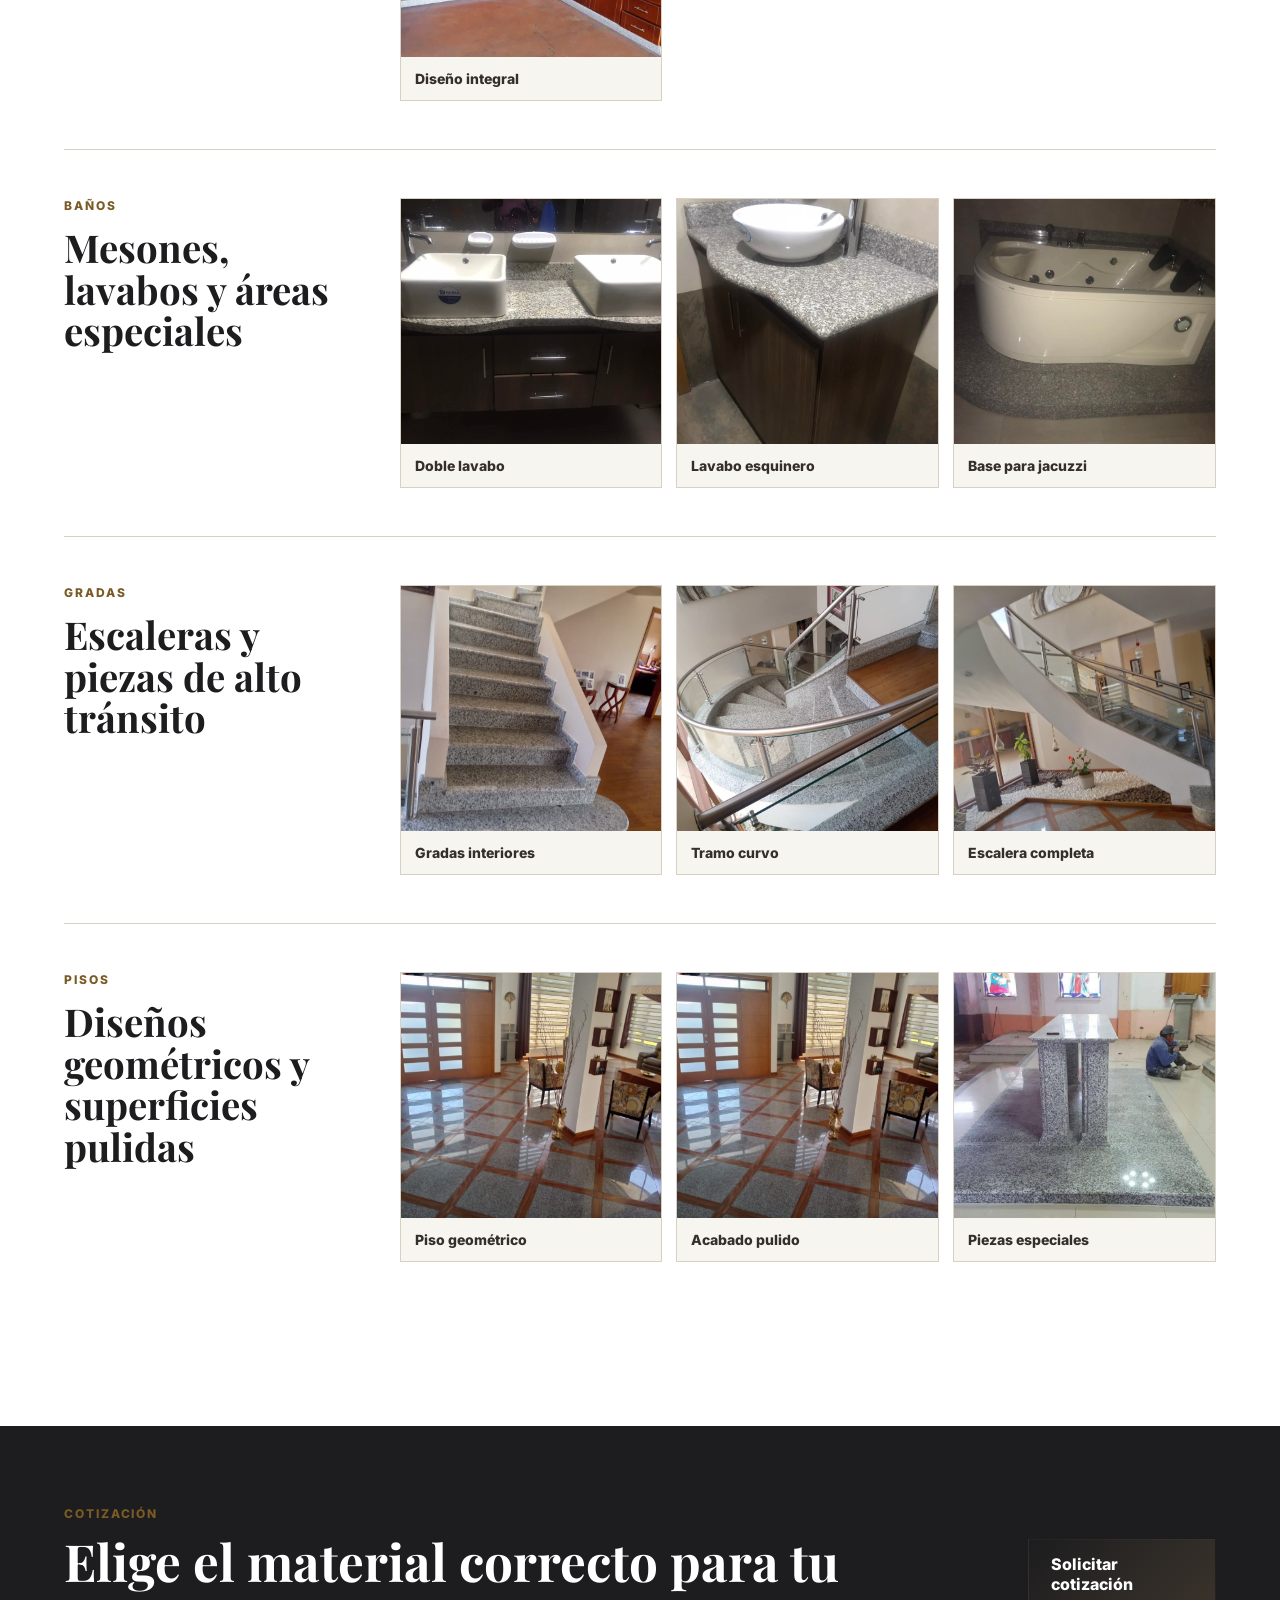
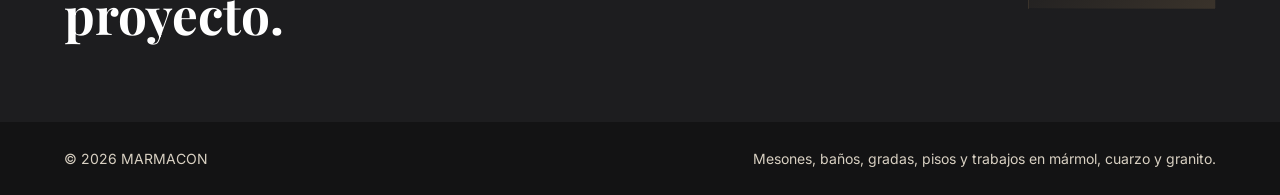
==== commit 4534b73c: "Redisenar logo Marmacon" ====
--- a/trabajos.html
+++ b/trabajos.html
@@ -19,7 +19,7 @@
   <body>
     <header class="site-header" data-header>
       <a class="brand" href="index.html#inicio" aria-label="Ir al inicio">
-        <img class="brand-logo" src="assets/logo-marmacon-clean.png" alt="MARMACON" />
+        <img class="brand-logo" src="assets/logo-marmacon-brand.svg" alt="MARMACON" />
         <span>
           <strong>MARMACON</strong>
           <small>Mármol · cuarzo · granito</small>
--- a/styles.css
+++ b/styles.css
@@ -73,11 +73,9 @@
 }
 
 .brand-logo {
-  width: 96px;
+  width: 150px;
   height: 58px;
   object-fit: contain;
-  background: var(--white);
-  border: 1px solid rgba(176, 138, 72, 0.45);
 }
 
 .brand strong,
@@ -771,7 +769,7 @@
   }
 
   .brand-logo {
-    width: 74px;
+    width: 110px;
     height: 46px;
   }
 
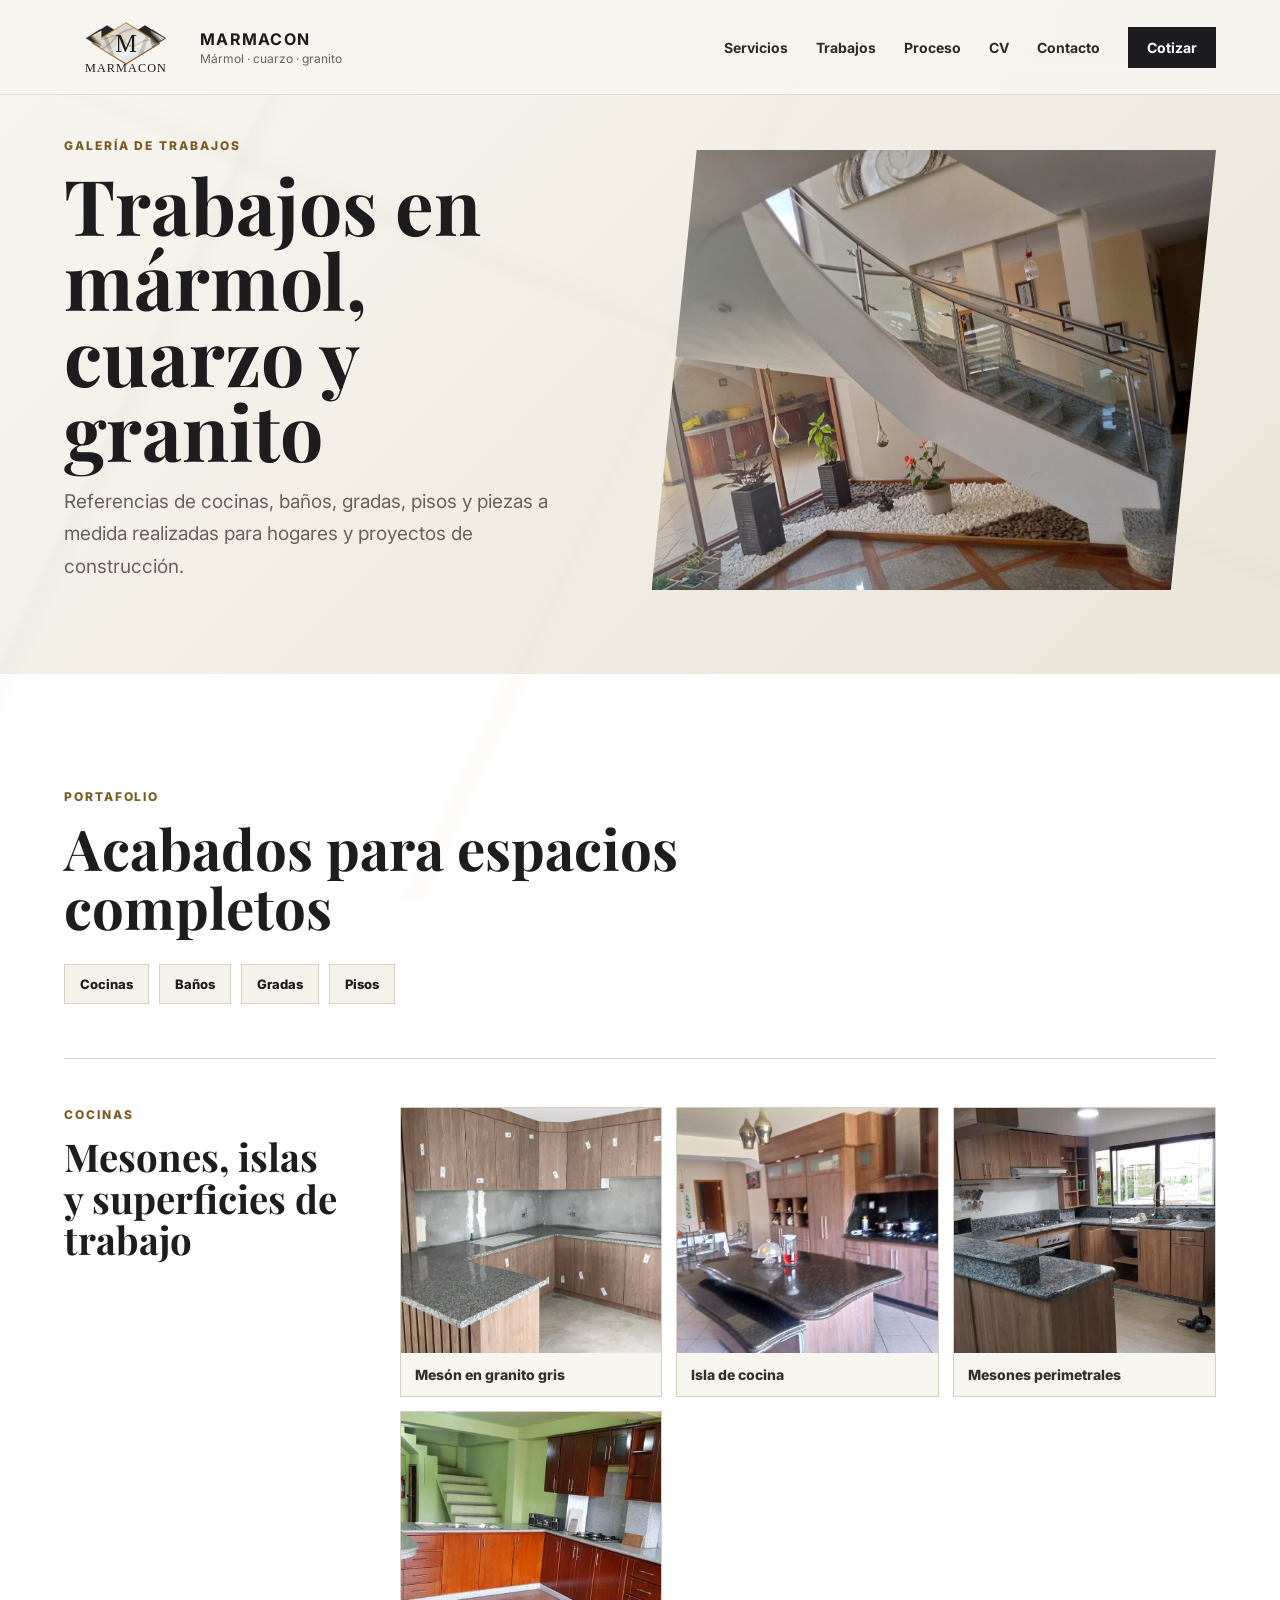
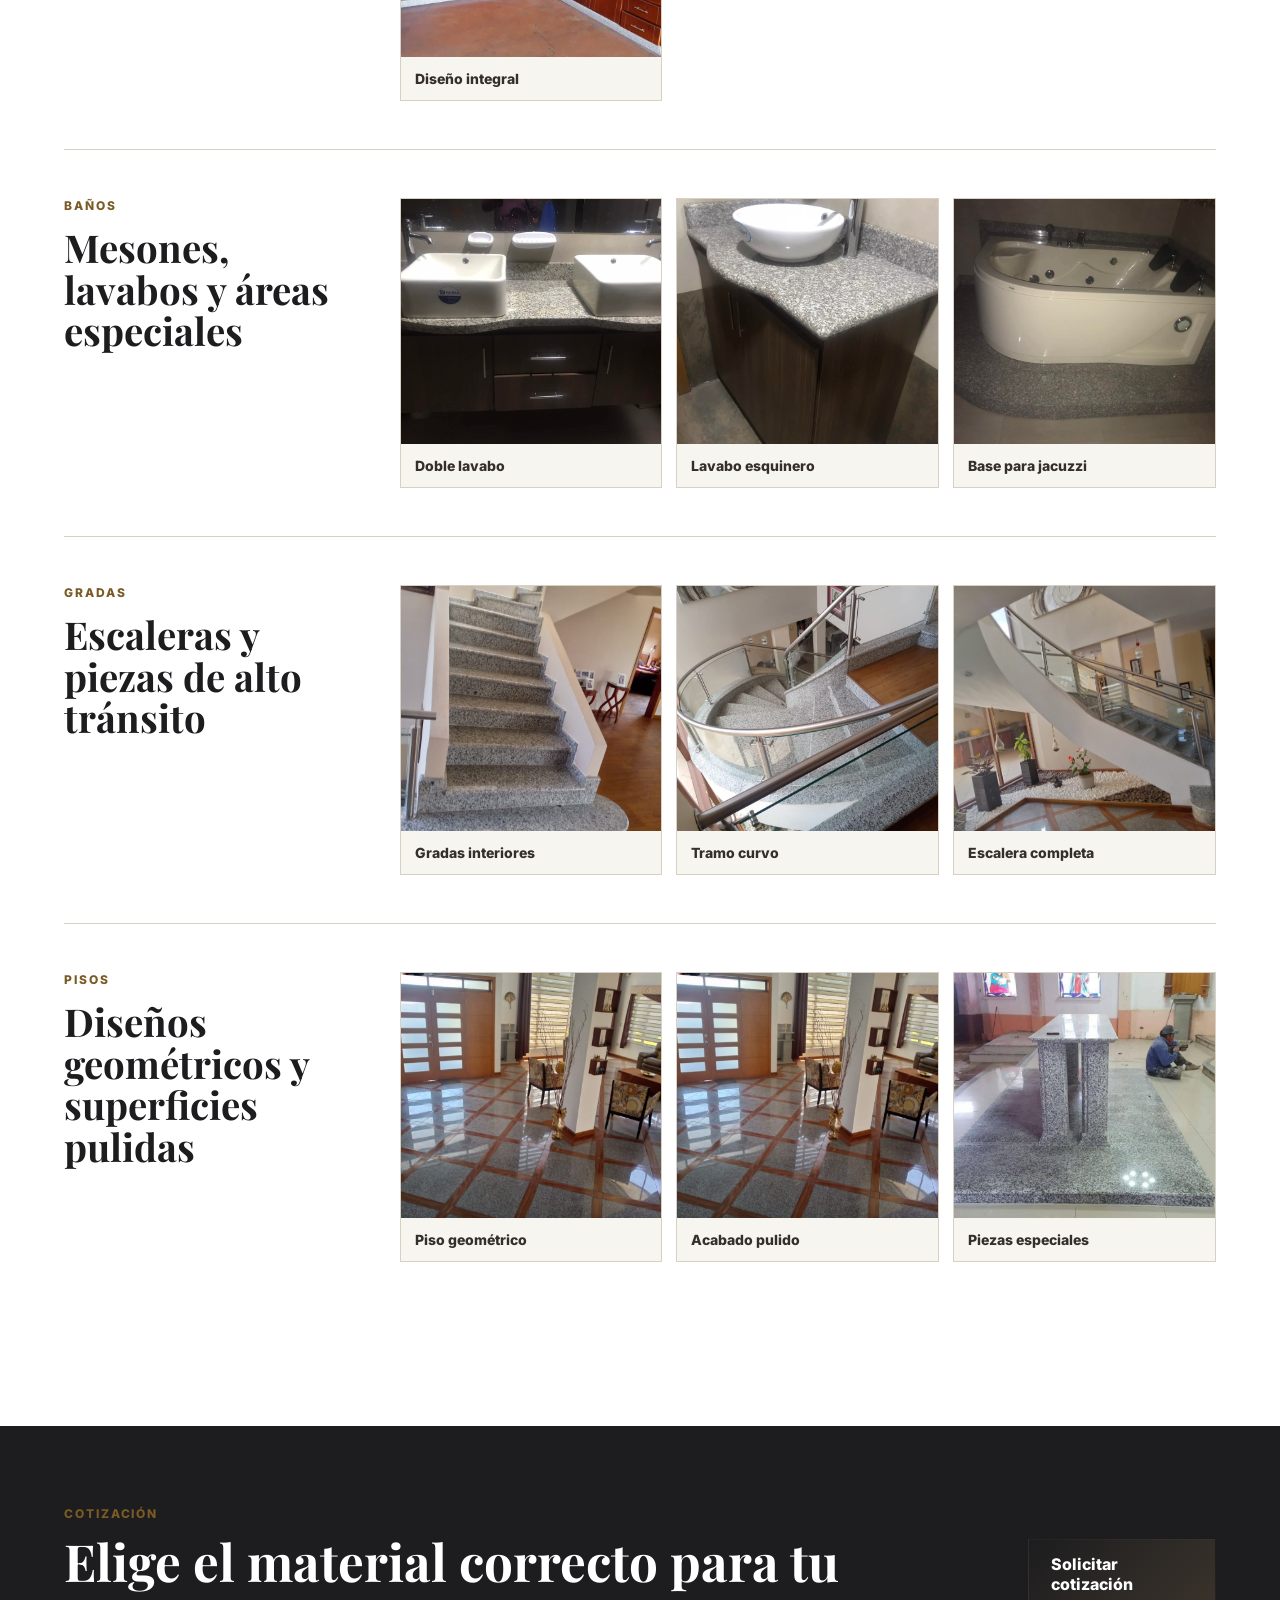
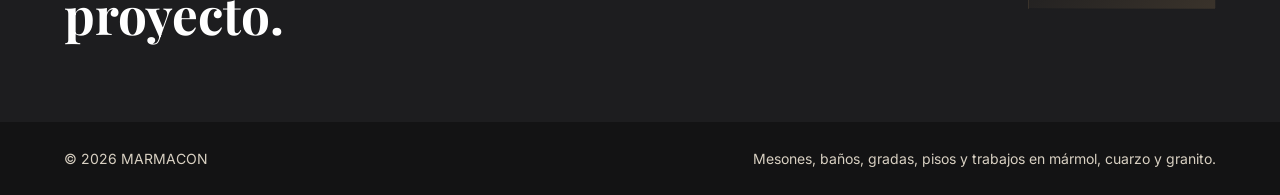
==== commit 6d84420e: "Ajustar logo al estilo original" ====
--- a/trabajos.html
+++ b/trabajos.html
@@ -19,7 +19,7 @@
   <body>
     <header class="site-header" data-header>
       <a class="brand" href="index.html#inicio" aria-label="Ir al inicio">
-        <img class="brand-logo" src="assets/logo-marmacon-brand.svg" alt="MARMACON" />
+        <img class="brand-logo" src="assets/logo-marmacon-original-style.svg" alt="MARMACON" />
         <span>
           <strong>MARMACON</strong>
           <small>Mármol · cuarzo · granito</small>
--- a/styles.css
+++ b/styles.css
@@ -73,7 +73,7 @@
 }
 
 .brand-logo {
-  width: 150px;
+  width: 124px;
   height: 58px;
   object-fit: contain;
 }
@@ -769,7 +769,7 @@
   }
 
   .brand-logo {
-    width: 110px;
+    width: 92px;
     height: 46px;
   }
 
